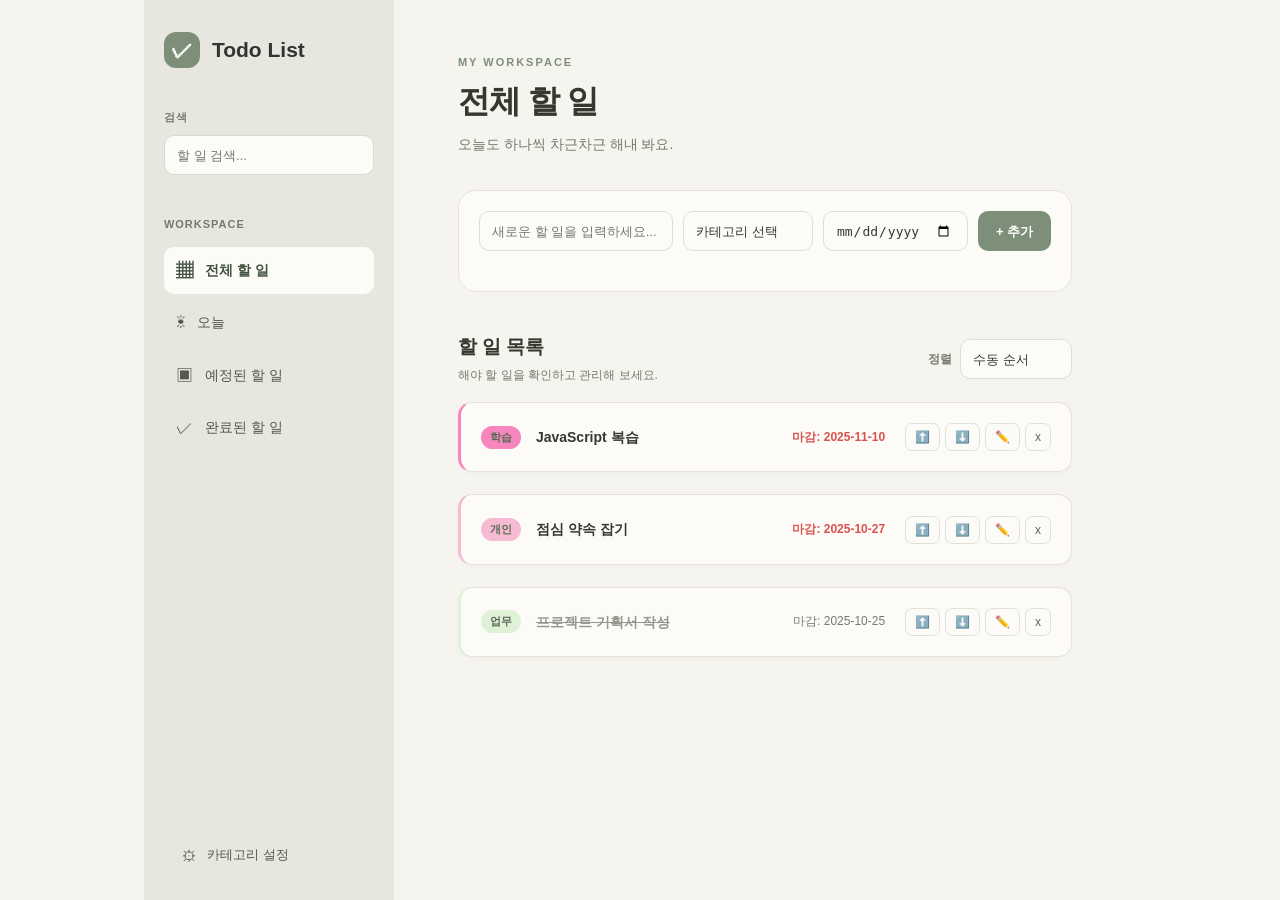
==== index.html @ 191b99ad "feat: improve todo UI, workspace filters, and documentation" ====
<!DOCTYPE html>
<html lang="ko">

<head>
  <meta charset="UTF-8">
  <meta name="viewport" content="width=device-width, initial-scale=1.0">
  <title>Todo List App</title>
  <link rel="stylesheet" href="./styles.css">
  <link rel="shortcut icon" href="./favicon/wx.ico" type="image/x-icon" />
  <link rel="icon" href="./favicon/wx.svg" type="image/svg" />
</head>

<body>
  <div class="app-layout">

    <!-- 왼쪽 사이드바 -->
    <aside class="sidebar">
      <div class="sidebar-brand">
        <span class="brand-icon">✓</span>
        <h1>Todo List</h1>
      </div>

      <div class="sidebar-search">
        <label for="search-input">검색</label>
        <input type="text" id="search-input" class="input-field" placeholder="할 일 검색...">
      </div>

      <nav class="sidebar-nav" aria-label="할 일 메뉴">
        <p class="sidebar-label">WORKSPACE</p>

        <button type="button" class="nav-item active" data-view="all">
          <span>▦</span>
          전체 할 일
        </button>

        <button type="button" class="nav-item" data-view="today">
          <span>☀</span>
          오늘
        </button>

        <button type="button" class="nav-item" data-view="upcoming">
          <span>▣</span>
          예정된 할 일
        </button>
        <button type="button" class="nav-item" data-view="completed">
          <span>✓</span>
          완료된 할 일
        </button>
      </nav>

      <div class="sidebar-bottom">
        <button type="button" id="open-category-settings" class="sidebar-settings" title="카테고리 설정">
          <span>⚙</span>
          카테고리 설정
        </button>
      </div>
    </aside>

    <!-- 오른쪽 메인 영역 -->
    <main class="main-content">
      <header class="main-header">
        <div>
          <p class="page-eyebrow">MY WORKSPACE</p>
          <h2 id="page-title">전체 할 일</h2>
          <p class="page-description">오늘도 하나씩 차근차근 해내 봐요.</p>
        </div>
      </header>

      <!-- 할 일 추가 -->
      <section class="add-task-panel" aria-label="할 일 추가">
        <div class="input-group">
          <input type="text" id="todo-title-input" class="input-field" placeholder="새로운 할 일을 입력하세요..." maxlength="30">

          <select id="category-select" class="input-field"></select>

          <input type="date" id="due-date-input" class="input-field" aria-label="마감일 선택">

          <button type="button" id="add-button" aria-label="할 일 추가">
            + 추가
          </button>
        </div>
      </section>

      <!-- 목록 도구 -->
      <section class="list-toolbar">
        <div>
          <h3>할 일 목록</h3>
          <p>해야 할 일을 확인하고 관리해 보세요.</p>
        </div>

        <div class="sort-section">
          <label for="sort-by">정렬</label>
          <select id="sort-by" class="input-field">
            <option value="manual">수동 순서</option>
            <option value="dueDateAsc">마감일 빠른 순</option>
            <option value="dueDateDesc">마감일 늦은 순</option>
            <option value="category">카테고리 순</option>
            <option value="idDesc">최신 순</option>
          </select>
        </div>
      </section>

      <!-- 기존 JavaScript가 사용하는 목록 -->
      <ul id="todolist-ul" class="todolist"></ul>
    </main>
  </div>

  <!-- 기존 카테고리 관리 모달 -->
  <div id="category-modal-overlay">
    <div class="category-management">
      <button type="button" id="close-category-modal">X</button>
      <h2>⚙️ 카테고리 관리</h2>

      <div class="category-input-group">
        <input type="text" id="new-category-name" class="input-field" placeholder="새 카테고리 이름">

        <input type="color" id="new-category-color" value="#3b82f6" class="input-field" style="width: 50px; padding: 0;"
          aria-label="카테고리 색상">

        <button type="button" id="add-category-button">+ 추가</button>
      </div>

      <div id="category-list-display"></div>
    </div>
  </div>

  <script src="./script.js"></script>
</body>

</html>
---- styles.css ----
/* ====================================================================== */
/* 기본 스타일 초기화 */
/* ====================================================================== */
body {
  font-family: Arial, sans-serif;
  background-color: #F5F4EF;
  color: #35382F;
  margin: 0;
  padding: 20px;
  display: flex;
  justify-content: center;
}


.container {
  width: 100%;
  max-width: 700px;
  background: #FCFBF8;
  padding: 30px;
  border-radius: 12px;
  box-shadow: 0 4px 15px rgba(53, 56, 047, 0.06);
}

/* 🚨 수정: 검색 섹션을 항상 보이도록 변경 (display: none 제거) */
#search-section {
  display: block;
  margin-bottom: 15px;
}

/* ====================================================================== */
/* 헤더 및 버튼 (검색 버튼 제거 반영) */
/* ====================================================================== */

.header-content {
  display: flex;
  justify-content: space-between;
  align-items: center;
  position: relative;
  padding-bottom: 10px;
  border-bottom: 2px solid #eee;
  margin-bottom: 25px;
}

h1 {
  text-align: left;
  color: #333;
  margin: 0;
  font-size: 28px;
  padding-bottom: 0;
  width: auto;
  flex-grow: 1;
  border-bottom: none;
}

/* 🚨 수정: 검색 버튼 숨기기 */
#open-search-input {
  display: none;
}

/* 🚨 검색 및 설정 버튼 컨테이너 스타일 */
.header-controls {
  display: flex;
  gap: 5px;
  flex-shrink: 0;
}

#open-category-settings {
  position: static;
  background: none;
  border: none;
  font-size: 24px;
  cursor: pointer;
  color: #555;
  transition: color 0.2s, transform 0.2s;
  margin-left: 5px;
}

#open-category-settings:hover {
  color: #007bff;
  transform: rotate(15deg);
}

/* 🚨 검색 입력 필드 스타일 */
#search-input {
  width: 100%;
  box-sizing: border-box;
}


/* ====================================================================== */
/* 입력 폼 및 정렬 섹션 (정렬 통일) */
/* ====================================================================== */
.input-group {
  display: flex;
  gap: 10px;
  margin-bottom: 20px;
  flex-wrap: wrap;
  align-items: center;
}

.input-field {
  padding: 10px;
  border: 1px solid #ddd;
  border-radius: 6px;
  font-size: 16px;
  box-sizing: border-box;
  height: 40px;
  background-color: white;
  -webkit-appearance: none;
  -moz-appearance: none;
  appearance: none;
  text-align: left;
}

#todo-title-input {
  flex-grow: 1;
  min-width: 150px;
}

#category-select,
#due-date-input {
  width: 150px;
  flex-shrink: 0;
  padding-right: 15px;
}

#add-button {
  background-color: #5cb85c;
  color: white;
  border: none;
  height: 40px;
  padding: 0 15px;
  border-radius: 6px;
  cursor: pointer;
  font-size: 16px;
  transition: background-color 0.2s;
}

#add-button:hover {
  background-color: #4cae4c;
}

.sort-section {
  display: flex;
  justify-content: flex-end;
  margin-bottom: 15px;
  gap: 10px;
}

.sort-section label {
  font-weight: bold;
  color: #555;
  align-self: center;
}

/* ====================================================================== */
/* Todo 항목 리스트 스타일 */
/* ====================================================================== */
.todolist {
  list-style: none;
  padding: 0;
}

/* 모바일 우선: 세로로 쌓이도록 기본값 설정 */
.todo-item {
  display: flex;
  flex-direction: column;
  align-items: flex-start;
  justify-content: space-between;
  padding: 15px;
  margin-bottom: 10px;
  background-color: #FCFBF8;
  border: 1px solid #DEDED5;
  border-left: 4px solid #7D8F78;
  border-radius: 8px;
  box-shadow: 0 1px 3px rgba(53, 56, 47, 0.04);
  transition: background-color 0.2s, border-color 0.2s;
  cursor: pointer;
}


.done .todo-title {
  text-decoration: line-through;
  color: #aaa;
}

.todo-item:hover {
  background-color: #F2F1EB;
  border-color: #D2D4C9;
}

/* 제목, 카테고리, 마감일 컨테이너 */
.item-details {
  display: flex;
  flex-direction: column;
  align-items: flex-start;
  flex-grow: 1;
  width: 100%;
  margin-bottom: 10px;
}

/* 제목: 줄바꿈 가능하도록 설정 */
.todo-title {
  font-weight: bold;
  font-size: 18px;
  margin-right: 0;
  margin-top: 5px;
  margin-bottom: 5px;
  width: 100%;
  word-break: break-word;
  white-space: normal;
}

.category-tag {
  font-size: 12px;
  font-weight: 600;
  padding: 4px 8px;
  border-radius: 4px;
  color: white;
  margin-right: 0;
  margin-bottom: 5px;
  white-space: nowrap;
}

.due-date {
  font-size: 14px;
  color: #777;
  margin-right: 0;
  white-space: nowrap;
}

/* 버튼 컨테이너 */
.item-controls {
  display: flex;
  gap: 5px;
  flex-shrink: 0;
  width: 100%;
  justify-content: flex-end;
}

.control-button {
  background: none;
  border: none;
  cursor: pointer;
  font-size: 14px;
  padding: 5px;
  transition: color 0.2s;
  color: black;
}

.control-button:hover {
  color: #007bff;
}

/* 제목 편집 입력 필드 스타일 */
.edit-todo-input {
  font-size: 16px;
  padding: 5px 8px;
  margin-right: 15px;
  border: 1px solid #ddd;
  border-radius: 4px;
  flex-grow: 1;
  max-width: 100%;
  box-sizing: border-box;
  font-family: inherit;
  height: 35px;
}

/* ====================================================================== */
/* 카테고리 모달 스타일 */
/* ====================================================================== */
#category-modal-overlay {
  position: fixed;
  top: 0;
  left: 0;
  width: 100%;
  height: 100%;
  background-color: rgba(0, 0, 0, 0.6);
  display: none;
  justify-content: center;
  align-items: center;
  z-index: 1000;
}

.category-management {
  background: white;
  padding: 25px;
  border-radius: 10px;
  width: 90%;
  max-width: 500px;
  box-shadow: 0 5px 20px rgba(0, 0, 0, 0.3);
  position: relative;
  transform: scale(0.9);
  opacity: 0;
  transition: transform 0.3s ease-out, opacity 0.3s ease-out;
}

#category-modal-overlay.active .category-management {
  transform: scale(1);
  opacity: 1;
}

.category-management h2 {
  font-size: 22px;
  font-weight: bold;
  color: #333;
  margin-bottom: 20px;
  padding-bottom: 10px;
  border-bottom: 1px solid #eee;
  text-align: center;
}

#close-category-modal {
  position: absolute;
  top: 10px;
  right: 15px;
  background: none;
  border: none;
  font-size: 24px;
  cursor: pointer;
  color: #aaa;
}

/* 카테고리 관리 폼 스타일 (데스크톱 기본) */
.category-input-group {
  display: flex;
  gap: 10px;
  margin-bottom: 20px;
  align-items: center;
}

#new-category-name {
  flex-grow: 1;
}

#add-category-button {
  background-color: #007bff;
  color: white;
  border: none;
  padding: 8px 12px;
  border-radius: 6px;
  cursor: pointer;
  transition: background-color 0.2s;
  height: 40px;
}

#add-category-button:hover {
  background-color: #0056b3;
}

#category-list-display {
  display: flex;
  flex-wrap: wrap;
  gap: 8px;
  padding: 10px;
  background-color: #f7f7f7;
  border-radius: 6px;
}

.category-chip {
  display: flex;
  align-items: center;
  padding: 4px 8px;
  border-radius: 12px;
  font-size: 13px;
  color: white;
  font-weight: 600;
}

.category-chip button {
  background: none;
  border: none;
  color: white;
  font-size: 14px;
  margin-left: 6px;
  cursor: pointer;
  line-height: 1;
  opacity: 0.8;
  transition: opacity 0.2s;
}

.category-chip button:hover {
  opacity: 1;
}

/* ====================================================================== */
/* 미디어 쿼리: 600px 이하 모바일 화면 최적화 */
/* ====================================================================== */
@media (max-width: 600px) {
  .container {
    padding: 20px 15px;
  }

  /* 1. 할 일 추가 입력 폼 세로 정렬 */
  .input-group {
    flex-direction: column;
    gap: 8px;
    align-items: stretch;
  }

  /* 모든 요소가 100% 너비를 채우도록 */
  #todo-title-input,
  #category-select,
  #due-date-input,
  #add-button {
    width: 100%;
    min-width: unset;
  }

  /* 2. 정렬 옵션 */
  .sort-section {
    justify-content: space-between;
    align-items: center;
    margin-bottom: 10px;
  }

  #sort-by {
    width: 50%;
  }

  /* 3. 카테고리 모달 입력 폼 세로 정렬 */
  .category-management {
    padding: 15px;
    width: 95%;
  }

  .category-input-group {
    flex-direction: column;
    gap: 8px;
    align-items: stretch;
  }

  #new-category-name {
    width: 100%;
    box-sizing: border-box;
  }

  .category-input-group>input[type="color"] {
    width: 100%;
    height: 40px;
    padding: 0;
    box-sizing: border-box;
  }

  #add-category-button {
    width: 100%;
    order: 3;
  }
}


/* ====================================================================== */
/* 미디어 쿼리: 601px 이상 데스크톱/태블릿 */
/* ====================================================================== */
@media (min-width: 601px) {

  /* Todo 항목 가로 배치 (원래대로) */
  .todo-item {
    flex-direction: row;
    align-items: center;
  }

  /* 상세 정보 가로 배치 (원래대로) */
  .item-details {
    flex-direction: row;
    align-items: center;
    margin-bottom: 0;
  }

  /* 제목 */
  .todo-title {
    margin-right: 20px;
    width: auto;
    flex-grow: 1;
  }

  /* 카테고리 및 마감일 */
  .category-tag {
    margin-right: 15px;
    margin-bottom: 0;
  }

  .due-date {
    margin-right: 20px;
    flex-shrink: 0;
  }

  /* 버튼 */
  .item-controls {
    width: auto;
    justify-content: flex-start;
  }

  /* 편집 모드 입력 필드 */
  .edit-todo-input {
    max-width: 60%;
  }
}

/* ===== 새로운 Todo List 레이아웃 ===== */

* {
  box-sizing: border-box;
}

body {
  margin: 0;
  padding: 0;
  font-family: Arial, "Malgun Gothic", sans-serif;
  color: #35382F;
  background-color: #F5F4EF;
}

.app-layout {
  display: flex;
  min-height: 100vh;
}

/* 왼쪽 사이드바 */
.sidebar {
  width: 250px;
  min-width: 250px;
  min-height: 100vh;
  padding: 32px 20px 24px;
  display: flex;
  flex-direction: column;
  background-color: #E7E7DF;
}

.sidebar-brand {
  display: flex;
  align-items: center;
  gap: 12px;
  margin-bottom: 42px;
}

.brand-icon {
  display: flex;
  align-items: center;
  justify-content: center;
  width: 36px;
  height: 36px;
  border-radius: 12px;
  color: #FFFFFF;
  background-color: #7D8F78;
  font-size: 22px;
  font-weight: bold;
}

.sidebar-brand h1 {
  margin: 0;
  font-size: 21px;
  font-weight: 700;
}

.sidebar-search {
  margin-bottom: 32px;
}

.sidebar-search label,
.sidebar-label {
  display: block;
  margin-bottom: 10px;
  color: #77796F;
  font-size: 11px;
  font-weight: bold;
  letter-spacing: 1px;
}

.sidebar-search input {
  width: 100%;
  padding: 11px 12px;
  border: 1px solid #D8D9CF;
  border-radius: 10px;
  background-color: #FCFBF8;
  font-size: 13px;
}

.sidebar-nav {
  display: flex;
  flex-direction: column;
  gap: 7px;
}

.nav-item,
.sidebar-settings {
  width: 100%;
  padding: 12px;
  display: flex;
  align-items: center;
  gap: 12px;
  border: none;
  border-radius: 10px;
  color: #55584F;
  background: transparent;
  text-align: left;
  font-size: 14px;
  cursor: pointer;
}

.nav-item span,
.sidebar-settings span {
  font-size: 17px;
}

.nav-item:hover,
.sidebar-settings:hover {
  background-color: #F5F4EF;
}

.nav-item.active {
  color: #42523F;
  background-color: #FCFBF8;
  font-weight: bold;
}

.sidebar-bottom {
  margin-top: auto;
  padding-top: 30px;
}

/* 오른쪽 메인 영역 */
.main-content {
  flex: 1;
  min-width: 0;
  max-width: 1200px;
  margin: 0 auto;
  padding: 56px clamp(24px, 5vw, 72px);
}

.main-header {
  margin-bottom: 36px;
}

.page-eyebrow {
  margin: 0 0 12px;
  color: #7D8F78;
  font-size: 11px;
  font-weight: bold;
  letter-spacing: 2px;
}

.page-title,
.main-header h2 {
  margin: 0;
  font-size: 32px;
  letter-spacing: -1px;
}

.page-description {
  margin: 12px 0 0;
  color: #77796F;
  font-size: 14px;
}

/* 할 일 추가 영역 */
.add-task-panel {
  margin-bottom: 42px;
  padding: 20px;
  border: 1px solid #E5E3DA;
  border-radius: 18px;
  background-color: #FCFBF8;
}

.input-group {
  display: flex;
  align-items: center;
  gap: 10px;
}

.input-field {
  min-width: 0;
  padding: 12px;
  border: 1px solid #DEDED5;
  border-radius: 10px;
  color: #35382F;
  background-color: #FCFBF8;
  font-size: 13px;
  outline: none;
}

.input-field:focus,
.sidebar-search input:focus {
  border-color: #7D8F78;
  box-shadow: 0 0 0 3px rgba(125, 143, 120, 0.13);
}

#todo-title-input {
  flex: 1;
}

#category-select {
  width: 130px;
}

#due-date-input {
  width: 145px;
}

#add-button {
  padding: 12px 18px;
  border: none;
  border-radius: 10px;
  color: #FFFFFF;
  background-color: #7D8F78;
  font-size: 13px;
  font-weight: bold;
  white-space: nowrap;
  cursor: pointer;
}

#add-button:hover {
  background-color: #687B63;
}

/* 목록 제목과 정렬 */
.list-toolbar {
  display: flex;
  align-items: center;
  justify-content: space-between;
  gap: 16px;
  margin-bottom: 18px;
}

.list-toolbar h3 {
  margin: 0;
  font-size: 19px;
}

.list-toolbar p {
  margin: 7px 0 0;
  color: #77796F;
  font-size: 12px;
}

.sort-section {
  display: flex;
  align-items: center;
  gap: 8px;
  margin: 0;
}

.sort-section label {
  color: #77796F;
  font-size: 12px;
}

#sort-by {
  max-width: 170px;
}

/* 할 일 카드 */
.todolist {
  display: flex;
  flex-direction: column;
  gap: 12px;
  margin: 0;
  padding: 0;
  list-style: none;
}

.todo-item {
  padding: 18px 20px;
  border: 1px solid #E5E3DA;
  border-left: 3px solid #B8C3B2;
  border-radius: 14px;
  background-color: #FCFBF8;
  box-shadow: 0 2px 6px rgba(53, 56, 47, 0.025);
  transition: border-color 0.2s, transform 0.2s, box-shadow 0.2s;
}

.todo-item:hover {
  border-color: #C8D0C2;
  box-shadow: 0 5px 14px rgba(53, 56, 47, 0.06);
  transform: translateY(-1px);
}

.todo-title {
  color: #35382F;
  font-size: 14px;
  line-height: 1.6;
}

.done .todo-title {
  color: #96988F;
  text-decoration: line-through;
}

.category-tag {
  padding: 4px 9px;
  border-radius: 20px;
  background-color: #E8EDE5;
  color: #596B54;
  font-size: 11px;
}

.due-date {
  color: #77796F;
  font-size: 12px;
}

.control-button {
  padding: 6px 9px;
  border: 1px solid #E2E1D8;
  border-radius: 7px;
  color: #62645B;
  background-color: #FCFBF8;
  font-size: 12px;
  cursor: pointer;
}

.control-button:hover {
  border-color: #AAB7A4;
  background-color: #F0F1E9;
}

/* 카테고리 관리 모달 */
#category-modal-overlay {
  background-color: rgba(45, 47, 40, 0.35);
}

.category-management {
  border: 1px solid #E5E3DA;
  border-radius: 18px;
  background-color: #FCFBF8;
  box-shadow: 0 18px 50px rgba(0, 0, 0, 0.12);
}

#close-category-modal {
  border: none;
  border-radius: 8px;
  color: #62645B;
  background-color: #F0EFE8;
  cursor: pointer;
}

#add-category-button {
  padding: 10px 14px;
  border: none;
  border-radius: 9px;
  color: #FFFFFF;
  background-color: #7D8F78;
  cursor: pointer;
}

.category-chip {
  border-radius: 20px;
}

/* 작은 화면 대응 */
@media (max-width: 760px) {
  .sidebar {
    width: 190px;
    min-width: 190px;
    padding: 24px 12px;
  }

  .main-content {
    padding: 36px 20px;
  }

  .input-group {
    flex-wrap: wrap;
  }

  #todo-title-input {
    flex-basis: 100%;
  }

  #category-select,
  #due-date-input {
    flex: 1;
    width: auto;
  }
}

@media (max-width: 520px) {
  .app-layout {
    flex-direction: column;
  }

  .sidebar {
    width: 100%;
    min-width: 0;
    min-height: auto;
    padding: 18px;
  }

  .sidebar-brand {
    margin-bottom: 20px;
  }

  .sidebar-search {
    margin-bottom: 18px;
  }

  .sidebar-nav {
    flex-direction: row;
    flex-wrap: wrap;
  }

  .nav-item {
    width: auto;
    flex: 1;
    justify-content: center;
    padding: 10px 8px;
    font-size: 12px;
  }

  .sidebar-bottom {
    padding-top: 12px;
  }

  .main-content {
    padding: 28px 16px;
  }

  .main-header h2 {
    font-size: 27px;
  }

  .list-toolbar {
    align-items: flex-start;
    flex-direction: column;
  }

  .todo-item {
    padding: 15px;
  }
}

/* 카테고리 설정 버튼 스타일 통일 */
.sidebar-settings {
  min-height: 42px;
  padding: 10px 12px;
  border: 1px solid transparent;
  border-radius: 10px;
  color: #55584F;
  background-color: transparent;
  font-family: inherit;
  font-size: 13px;
  font-weight: 500;
  line-height: 1.4;
  transition: background-color 0.2s, color 0.2s, border-color 0.2s;
}

.sidebar-settings:hover {
  border-color: #D8D9CF;
  color: #42523F;
  background-color: #F5F4EF;
}

.sidebar-settings:focus-visible {
  outline: 2px solid #7D8F78;
  outline-offset: 2px;
}

.sidebar-settings span {
  flex-shrink: 0;
  font-size: 15px;
  line-height: 1;
}

/* 카테고리 관리 모달 제목에만 적용 */
.category-management h2 {
  font-size: 20px;
  line-height: 1.5;
}

/* 모달 내부 버튼과 입력창 */
.category-management button,
.category-management input {
  font-family: inherit;
  font-size: 13px;
}

#close-category-modal {
  font-size: 14px;
  line-height: 1;
}

#add-category-button {
  font-size: 13px;
  font-weight: 600;
}

/* ===== 카테고리 모달 디자인 통일 ===== */

.category-management {
  padding: 28px;
  border: 1px solid #E5E3DA;
  border-radius: 20px;
  background: #FCFBF8;
  box-shadow: 0 18px 50px rgba(53, 56, 47, 0.14);
}

.category-management h2 {
  margin: 0 0 22px;
  padding-bottom: 16px;
  border-bottom: 1px solid #E5E3DA;
  color: #35382F;
  font-size: 20px;
  text-align: center;
}

#close-category-modal {
  top: 14px;
  right: 14px;
  width: 30px;
  height: 30px;
  border-radius: 50%;
  color: #62645B;
  background: #F0EFE8;
  font-size: 15px;
}

#close-category-modal:hover {
  color: #35382F;
  background: #E7E7DF;
}

.category-input-group {
  gap: 10px;
  margin-bottom: 20px;
}

#new-category-name {
  min-width: 0;
  height: 42px;
  border: 1px solid #DEDED5;
  border-radius: 10px;
  background: #FFFFFF;
  font-size: 13px;
}

.category-input-group input[type="color"] {
  width: 48px;
  height: 42px;
  padding: 4px;
  border: 1px solid #DEDED5;
  border-radius: 10px;
  background: #FFFFFF;
  cursor: pointer;
}

#add-category-button {
  height: 42px;
  padding: 0 16px;
  border-radius: 10px;
  background: #7D8F78;
  font-size: 13px;
  white-space: nowrap;
}

#add-category-button:hover {
  background: #687B63;
}

#category-list-display {
  gap: 10px;
  padding: 14px;
  border: 1px solid #E8E6DE;
  border-radius: 12px;
  background: #F5F4EF;
}

.category-chip {
  gap: 6px;
  padding: 6px 10px;
  border-radius: 20px;
  font-size: 12px;
}

.category-chip button {
  margin-left: 4px;
  font-size: 13px;
}

/* 사이드바 카테고리 설정 버튼 최종 수정 */
.sidebar .sidebar-bottom button#open-category-settings {
  display: flex;
  align-items: center;
  justify-content: flex-start;
  gap: 10px;
  width: 100%;
  min-height: 42px;
  padding: 10px 12px;

  font-family: Arial, "Malgun Gothic", sans-serif !important;
  font-size: 13px !important;
  font-weight: 500 !important;
  line-height: 1.4 !important;

  color: #55584F;
  background-color: transparent;
  border: 1px solid transparent;
  border-radius: 10px;
  box-shadow: none;
  transform: none;
  text-align: left;
  white-space: nowrap;
  cursor: pointer;
}

.sidebar .sidebar-bottom button#open-category-settings:hover {
  color: #42523F;
  background-color: #F5F4EF;
  border-color: #D8D9CF;
}

.sidebar .sidebar-bottom button#open-category-settings span {
  font-size: 15px !important;
  line-height: 1 !important;
  flex-shrink: 0;
}
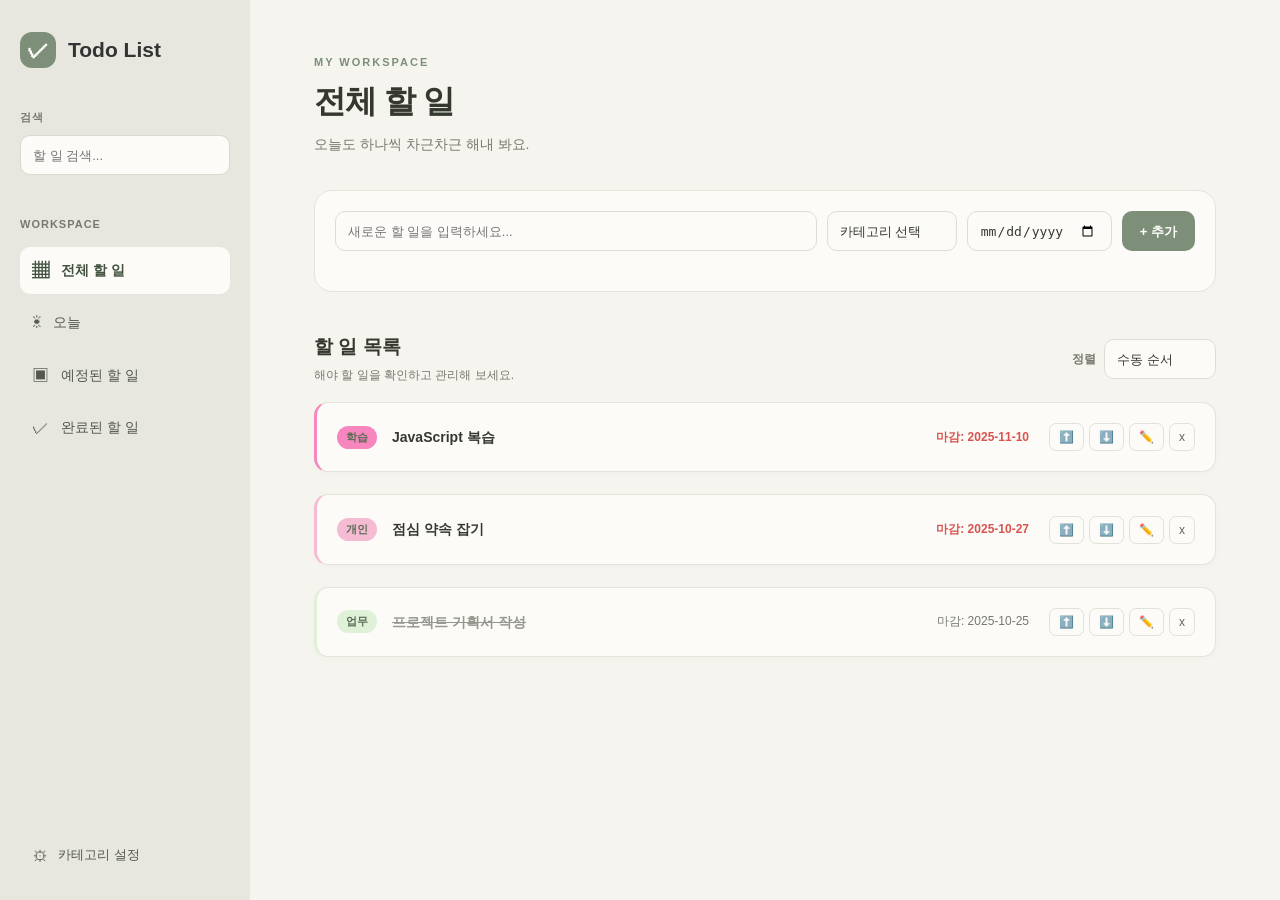
==== commit a005beec: "fix: bust CSS cache for mobile layout" ====
--- a/index.html
+++ b/index.html
@@ -5,7 +5,7 @@
   <meta charset="UTF-8">
   <meta name="viewport" content="width=device-width, initial-scale=1.0">
   <title>Todo List App</title>
-  <link rel="stylesheet" href="./styles.css">
+  <link rel="stylesheet" href="./styles.css?v=20261013-mobile">
   <link rel="shortcut icon" href="./favicon/wx.ico" type="image/x-icon" />
   <link rel="icon" href="./favicon/wx.svg" type="image/svg" />
 </head>
--- a/styles.css
+++ b/styles.css
@@ -1,44 +1,26 @@
-/* ====================================================================== */
-/* 기본 스타일 초기화 */
-/* ====================================================================== */
+/*
+ * Todo List · styles.css
+ *
+ * 현재 UI 기준으로 중복된 선택자와 속성을 통합한 정리본입니다.
+ * - 기존 사이드바 · 카드 · 모달 디자인 유지
+ * - 데스크톱/태블릿/모바일 반응형 유지
+ * - 삭제한 코드: 사용하지 않는 과거 레이아웃 선택자
+ * - JavaScript, HTML, 저장된 할 일 데이터에는 영향을 주지 않습니다.
+ */
+
+/* ===== 01. 공통 초기화 ===== */
+* {
+  box-sizing: border-box;
+}
+
 body {
-  font-family: Arial, sans-serif;
+  display: flex;
+  justify-content: center;
+  margin: 0;
+  padding: 0;
+  font-family: Arial, "Malgun Gothic", sans-serif;
+  color: #35382F;
   background-color: #F5F4EF;
-  color: #35382F;
-  margin: 0;
-  padding: 20px;
-  display: flex;
-  justify-content: center;
-}
-
-
-.container {
-  width: 100%;
-  max-width: 700px;
-  background: #FCFBF8;
-  padding: 30px;
-  border-radius: 12px;
-  box-shadow: 0 4px 15px rgba(53, 56, 047, 0.06);
-}
-
-/* 🚨 수정: 검색 섹션을 항상 보이도록 변경 (display: none 제거) */
-#search-section {
-  display: block;
-  margin-bottom: 15px;
-}
-
-/* ====================================================================== */
-/* 헤더 및 버튼 (검색 버튼 제거 반영) */
-/* ====================================================================== */
-
-.header-content {
-  display: flex;
-  justify-content: space-between;
-  align-items: center;
-  position: relative;
-  padding-bottom: 10px;
-  border-bottom: 2px solid #eee;
-  margin-bottom: 25px;
 }
 
 h1 {
@@ -52,471 +34,13 @@
   border-bottom: none;
 }
 
-/* 🚨 수정: 검색 버튼 숨기기 */
-#open-search-input {
-  display: none;
-}
-
-/* 🚨 검색 및 설정 버튼 컨테이너 스타일 */
-.header-controls {
-  display: flex;
-  gap: 5px;
-  flex-shrink: 0;
-}
-
-#open-category-settings {
-  position: static;
-  background: none;
-  border: none;
-  font-size: 24px;
-  cursor: pointer;
-  color: #555;
-  transition: color 0.2s, transform 0.2s;
-  margin-left: 5px;
-}
-
-#open-category-settings:hover {
-  color: #007bff;
-  transform: rotate(15deg);
-}
-
-/* 🚨 검색 입력 필드 스타일 */
-#search-input {
+/* ===== 02. 왼쪽 사이드바 ===== */
+.app-layout {
+  display: flex;
   width: 100%;
-  box-sizing: border-box;
-}
-
-
-/* ====================================================================== */
-/* 입력 폼 및 정렬 섹션 (정렬 통일) */
-/* ====================================================================== */
-.input-group {
-  display: flex;
-  gap: 10px;
-  margin-bottom: 20px;
-  flex-wrap: wrap;
-  align-items: center;
-}
-
-.input-field {
-  padding: 10px;
-  border: 1px solid #ddd;
-  border-radius: 6px;
-  font-size: 16px;
-  box-sizing: border-box;
-  height: 40px;
-  background-color: white;
-  -webkit-appearance: none;
-  -moz-appearance: none;
-  appearance: none;
-  text-align: left;
-}
-
-#todo-title-input {
-  flex-grow: 1;
-  min-width: 150px;
-}
-
-#category-select,
-#due-date-input {
-  width: 150px;
-  flex-shrink: 0;
-  padding-right: 15px;
-}
-
-#add-button {
-  background-color: #5cb85c;
-  color: white;
-  border: none;
-  height: 40px;
-  padding: 0 15px;
-  border-radius: 6px;
-  cursor: pointer;
-  font-size: 16px;
-  transition: background-color 0.2s;
-}
-
-#add-button:hover {
-  background-color: #4cae4c;
-}
-
-.sort-section {
-  display: flex;
-  justify-content: flex-end;
-  margin-bottom: 15px;
-  gap: 10px;
-}
-
-.sort-section label {
-  font-weight: bold;
-  color: #555;
-  align-self: center;
-}
-
-/* ====================================================================== */
-/* Todo 항목 리스트 스타일 */
-/* ====================================================================== */
-.todolist {
-  list-style: none;
-  padding: 0;
-}
-
-/* 모바일 우선: 세로로 쌓이도록 기본값 설정 */
-.todo-item {
-  display: flex;
-  flex-direction: column;
-  align-items: flex-start;
-  justify-content: space-between;
-  padding: 15px;
-  margin-bottom: 10px;
-  background-color: #FCFBF8;
-  border: 1px solid #DEDED5;
-  border-left: 4px solid #7D8F78;
-  border-radius: 8px;
-  box-shadow: 0 1px 3px rgba(53, 56, 47, 0.04);
-  transition: background-color 0.2s, border-color 0.2s;
-  cursor: pointer;
-}
-
-
-.done .todo-title {
-  text-decoration: line-through;
-  color: #aaa;
-}
-
-.todo-item:hover {
-  background-color: #F2F1EB;
-  border-color: #D2D4C9;
-}
-
-/* 제목, 카테고리, 마감일 컨테이너 */
-.item-details {
-  display: flex;
-  flex-direction: column;
-  align-items: flex-start;
-  flex-grow: 1;
-  width: 100%;
-  margin-bottom: 10px;
-}
-
-/* 제목: 줄바꿈 가능하도록 설정 */
-.todo-title {
-  font-weight: bold;
-  font-size: 18px;
-  margin-right: 0;
-  margin-top: 5px;
-  margin-bottom: 5px;
-  width: 100%;
-  word-break: break-word;
-  white-space: normal;
-}
-
-.category-tag {
-  font-size: 12px;
-  font-weight: 600;
-  padding: 4px 8px;
-  border-radius: 4px;
-  color: white;
-  margin-right: 0;
-  margin-bottom: 5px;
-  white-space: nowrap;
-}
-
-.due-date {
-  font-size: 14px;
-  color: #777;
-  margin-right: 0;
-  white-space: nowrap;
-}
-
-/* 버튼 컨테이너 */
-.item-controls {
-  display: flex;
-  gap: 5px;
-  flex-shrink: 0;
-  width: 100%;
-  justify-content: flex-end;
-}
-
-.control-button {
-  background: none;
-  border: none;
-  cursor: pointer;
-  font-size: 14px;
-  padding: 5px;
-  transition: color 0.2s;
-  color: black;
-}
-
-.control-button:hover {
-  color: #007bff;
-}
-
-/* 제목 편집 입력 필드 스타일 */
-.edit-todo-input {
-  font-size: 16px;
-  padding: 5px 8px;
-  margin-right: 15px;
-  border: 1px solid #ddd;
-  border-radius: 4px;
-  flex-grow: 1;
-  max-width: 100%;
-  box-sizing: border-box;
-  font-family: inherit;
-  height: 35px;
-}
-
-/* ====================================================================== */
-/* 카테고리 모달 스타일 */
-/* ====================================================================== */
-#category-modal-overlay {
-  position: fixed;
-  top: 0;
-  left: 0;
-  width: 100%;
-  height: 100%;
-  background-color: rgba(0, 0, 0, 0.6);
-  display: none;
-  justify-content: center;
-  align-items: center;
-  z-index: 1000;
-}
-
-.category-management {
-  background: white;
-  padding: 25px;
-  border-radius: 10px;
-  width: 90%;
-  max-width: 500px;
-  box-shadow: 0 5px 20px rgba(0, 0, 0, 0.3);
-  position: relative;
-  transform: scale(0.9);
-  opacity: 0;
-  transition: transform 0.3s ease-out, opacity 0.3s ease-out;
-}
-
-#category-modal-overlay.active .category-management {
-  transform: scale(1);
-  opacity: 1;
-}
-
-.category-management h2 {
-  font-size: 22px;
-  font-weight: bold;
-  color: #333;
-  margin-bottom: 20px;
-  padding-bottom: 10px;
-  border-bottom: 1px solid #eee;
-  text-align: center;
-}
-
-#close-category-modal {
-  position: absolute;
-  top: 10px;
-  right: 15px;
-  background: none;
-  border: none;
-  font-size: 24px;
-  cursor: pointer;
-  color: #aaa;
-}
-
-/* 카테고리 관리 폼 스타일 (데스크톱 기본) */
-.category-input-group {
-  display: flex;
-  gap: 10px;
-  margin-bottom: 20px;
-  align-items: center;
-}
-
-#new-category-name {
-  flex-grow: 1;
-}
-
-#add-category-button {
-  background-color: #007bff;
-  color: white;
-  border: none;
-  padding: 8px 12px;
-  border-radius: 6px;
-  cursor: pointer;
-  transition: background-color 0.2s;
-  height: 40px;
-}
-
-#add-category-button:hover {
-  background-color: #0056b3;
-}
-
-#category-list-display {
-  display: flex;
-  flex-wrap: wrap;
-  gap: 8px;
-  padding: 10px;
-  background-color: #f7f7f7;
-  border-radius: 6px;
-}
-
-.category-chip {
-  display: flex;
-  align-items: center;
-  padding: 4px 8px;
-  border-radius: 12px;
-  font-size: 13px;
-  color: white;
-  font-weight: 600;
-}
-
-.category-chip button {
-  background: none;
-  border: none;
-  color: white;
-  font-size: 14px;
-  margin-left: 6px;
-  cursor: pointer;
-  line-height: 1;
-  opacity: 0.8;
-  transition: opacity 0.2s;
-}
-
-.category-chip button:hover {
-  opacity: 1;
-}
-
-/* ====================================================================== */
-/* 미디어 쿼리: 600px 이하 모바일 화면 최적화 */
-/* ====================================================================== */
-@media (max-width: 600px) {
-  .container {
-    padding: 20px 15px;
-  }
-
-  /* 1. 할 일 추가 입력 폼 세로 정렬 */
-  .input-group {
-    flex-direction: column;
-    gap: 8px;
-    align-items: stretch;
-  }
-
-  /* 모든 요소가 100% 너비를 채우도록 */
-  #todo-title-input,
-  #category-select,
-  #due-date-input,
-  #add-button {
-    width: 100%;
-    min-width: unset;
-  }
-
-  /* 2. 정렬 옵션 */
-  .sort-section {
-    justify-content: space-between;
-    align-items: center;
-    margin-bottom: 10px;
-  }
-
-  #sort-by {
-    width: 50%;
-  }
-
-  /* 3. 카테고리 모달 입력 폼 세로 정렬 */
-  .category-management {
-    padding: 15px;
-    width: 95%;
-  }
-
-  .category-input-group {
-    flex-direction: column;
-    gap: 8px;
-    align-items: stretch;
-  }
-
-  #new-category-name {
-    width: 100%;
-    box-sizing: border-box;
-  }
-
-  .category-input-group>input[type="color"] {
-    width: 100%;
-    height: 40px;
-    padding: 0;
-    box-sizing: border-box;
-  }
-
-  #add-category-button {
-    width: 100%;
-    order: 3;
-  }
-}
-
-
-/* ====================================================================== */
-/* 미디어 쿼리: 601px 이상 데스크톱/태블릿 */
-/* ====================================================================== */
-@media (min-width: 601px) {
-
-  /* Todo 항목 가로 배치 (원래대로) */
-  .todo-item {
-    flex-direction: row;
-    align-items: center;
-  }
-
-  /* 상세 정보 가로 배치 (원래대로) */
-  .item-details {
-    flex-direction: row;
-    align-items: center;
-    margin-bottom: 0;
-  }
-
-  /* 제목 */
-  .todo-title {
-    margin-right: 20px;
-    width: auto;
-    flex-grow: 1;
-  }
-
-  /* 카테고리 및 마감일 */
-  .category-tag {
-    margin-right: 15px;
-    margin-bottom: 0;
-  }
-
-  .due-date {
-    margin-right: 20px;
-    flex-shrink: 0;
-  }
-
-  /* 버튼 */
-  .item-controls {
-    width: auto;
-    justify-content: flex-start;
-  }
-
-  /* 편집 모드 입력 필드 */
-  .edit-todo-input {
-    max-width: 60%;
-  }
-}
-
-/* ===== 새로운 Todo List 레이아웃 ===== */
-
-* {
-  box-sizing: border-box;
-}
-
-body {
-  margin: 0;
-  padding: 0;
-  font-family: Arial, "Malgun Gothic", sans-serif;
-  color: #35382F;
-  background-color: #F5F4EF;
-}
-
-.app-layout {
-  display: flex;
   min-height: 100vh;
 }
 
-/* 왼쪽 사이드바 */
 .sidebar {
   width: 250px;
   min-width: 250px;
@@ -576,6 +100,11 @@
   font-size: 13px;
 }
 
+#search-input {
+  width: 100%;
+  box-sizing: border-box;
+}
+
 .sidebar-nav {
   display: flex;
   flex-direction: column;
@@ -619,317 +148,6 @@
   padding-top: 30px;
 }
 
-/* 오른쪽 메인 영역 */
-.main-content {
-  flex: 1;
-  min-width: 0;
-  max-width: 1200px;
-  margin: 0 auto;
-  padding: 56px clamp(24px, 5vw, 72px);
-}
-
-.main-header {
-  margin-bottom: 36px;
-}
-
-.page-eyebrow {
-  margin: 0 0 12px;
-  color: #7D8F78;
-  font-size: 11px;
-  font-weight: bold;
-  letter-spacing: 2px;
-}
-
-.page-title,
-.main-header h2 {
-  margin: 0;
-  font-size: 32px;
-  letter-spacing: -1px;
-}
-
-.page-description {
-  margin: 12px 0 0;
-  color: #77796F;
-  font-size: 14px;
-}
-
-/* 할 일 추가 영역 */
-.add-task-panel {
-  margin-bottom: 42px;
-  padding: 20px;
-  border: 1px solid #E5E3DA;
-  border-radius: 18px;
-  background-color: #FCFBF8;
-}
-
-.input-group {
-  display: flex;
-  align-items: center;
-  gap: 10px;
-}
-
-.input-field {
-  min-width: 0;
-  padding: 12px;
-  border: 1px solid #DEDED5;
-  border-radius: 10px;
-  color: #35382F;
-  background-color: #FCFBF8;
-  font-size: 13px;
-  outline: none;
-}
-
-.input-field:focus,
-.sidebar-search input:focus {
-  border-color: #7D8F78;
-  box-shadow: 0 0 0 3px rgba(125, 143, 120, 0.13);
-}
-
-#todo-title-input {
-  flex: 1;
-}
-
-#category-select {
-  width: 130px;
-}
-
-#due-date-input {
-  width: 145px;
-}
-
-#add-button {
-  padding: 12px 18px;
-  border: none;
-  border-radius: 10px;
-  color: #FFFFFF;
-  background-color: #7D8F78;
-  font-size: 13px;
-  font-weight: bold;
-  white-space: nowrap;
-  cursor: pointer;
-}
-
-#add-button:hover {
-  background-color: #687B63;
-}
-
-/* 목록 제목과 정렬 */
-.list-toolbar {
-  display: flex;
-  align-items: center;
-  justify-content: space-between;
-  gap: 16px;
-  margin-bottom: 18px;
-}
-
-.list-toolbar h3 {
-  margin: 0;
-  font-size: 19px;
-}
-
-.list-toolbar p {
-  margin: 7px 0 0;
-  color: #77796F;
-  font-size: 12px;
-}
-
-.sort-section {
-  display: flex;
-  align-items: center;
-  gap: 8px;
-  margin: 0;
-}
-
-.sort-section label {
-  color: #77796F;
-  font-size: 12px;
-}
-
-#sort-by {
-  max-width: 170px;
-}
-
-/* 할 일 카드 */
-.todolist {
-  display: flex;
-  flex-direction: column;
-  gap: 12px;
-  margin: 0;
-  padding: 0;
-  list-style: none;
-}
-
-.todo-item {
-  padding: 18px 20px;
-  border: 1px solid #E5E3DA;
-  border-left: 3px solid #B8C3B2;
-  border-radius: 14px;
-  background-color: #FCFBF8;
-  box-shadow: 0 2px 6px rgba(53, 56, 47, 0.025);
-  transition: border-color 0.2s, transform 0.2s, box-shadow 0.2s;
-}
-
-.todo-item:hover {
-  border-color: #C8D0C2;
-  box-shadow: 0 5px 14px rgba(53, 56, 47, 0.06);
-  transform: translateY(-1px);
-}
-
-.todo-title {
-  color: #35382F;
-  font-size: 14px;
-  line-height: 1.6;
-}
-
-.done .todo-title {
-  color: #96988F;
-  text-decoration: line-through;
-}
-
-.category-tag {
-  padding: 4px 9px;
-  border-radius: 20px;
-  background-color: #E8EDE5;
-  color: #596B54;
-  font-size: 11px;
-}
-
-.due-date {
-  color: #77796F;
-  font-size: 12px;
-}
-
-.control-button {
-  padding: 6px 9px;
-  border: 1px solid #E2E1D8;
-  border-radius: 7px;
-  color: #62645B;
-  background-color: #FCFBF8;
-  font-size: 12px;
-  cursor: pointer;
-}
-
-.control-button:hover {
-  border-color: #AAB7A4;
-  background-color: #F0F1E9;
-}
-
-/* 카테고리 관리 모달 */
-#category-modal-overlay {
-  background-color: rgba(45, 47, 40, 0.35);
-}
-
-.category-management {
-  border: 1px solid #E5E3DA;
-  border-radius: 18px;
-  background-color: #FCFBF8;
-  box-shadow: 0 18px 50px rgba(0, 0, 0, 0.12);
-}
-
-#close-category-modal {
-  border: none;
-  border-radius: 8px;
-  color: #62645B;
-  background-color: #F0EFE8;
-  cursor: pointer;
-}
-
-#add-category-button {
-  padding: 10px 14px;
-  border: none;
-  border-radius: 9px;
-  color: #FFFFFF;
-  background-color: #7D8F78;
-  cursor: pointer;
-}
-
-.category-chip {
-  border-radius: 20px;
-}
-
-/* 작은 화면 대응 */
-@media (max-width: 760px) {
-  .sidebar {
-    width: 190px;
-    min-width: 190px;
-    padding: 24px 12px;
-  }
-
-  .main-content {
-    padding: 36px 20px;
-  }
-
-  .input-group {
-    flex-wrap: wrap;
-  }
-
-  #todo-title-input {
-    flex-basis: 100%;
-  }
-
-  #category-select,
-  #due-date-input {
-    flex: 1;
-    width: auto;
-  }
-}
-
-@media (max-width: 520px) {
-  .app-layout {
-    flex-direction: column;
-  }
-
-  .sidebar {
-    width: 100%;
-    min-width: 0;
-    min-height: auto;
-    padding: 18px;
-  }
-
-  .sidebar-brand {
-    margin-bottom: 20px;
-  }
-
-  .sidebar-search {
-    margin-bottom: 18px;
-  }
-
-  .sidebar-nav {
-    flex-direction: row;
-    flex-wrap: wrap;
-  }
-
-  .nav-item {
-    width: auto;
-    flex: 1;
-    justify-content: center;
-    padding: 10px 8px;
-    font-size: 12px;
-  }
-
-  .sidebar-bottom {
-    padding-top: 12px;
-  }
-
-  .main-content {
-    padding: 28px 16px;
-  }
-
-  .main-header h2 {
-    font-size: 27px;
-  }
-
-  .list-toolbar {
-    align-items: flex-start;
-    flex-direction: column;
-  }
-
-  .todo-item {
-    padding: 15px;
-  }
-}
-
-/* 카테고리 설정 버튼 스타일 통일 */
 .sidebar-settings {
   min-height: 42px;
   padding: 10px 12px;
@@ -961,122 +179,6 @@
   line-height: 1;
 }
 
-/* 카테고리 관리 모달 제목에만 적용 */
-.category-management h2 {
-  font-size: 20px;
-  line-height: 1.5;
-}
-
-/* 모달 내부 버튼과 입력창 */
-.category-management button,
-.category-management input {
-  font-family: inherit;
-  font-size: 13px;
-}
-
-#close-category-modal {
-  font-size: 14px;
-  line-height: 1;
-}
-
-#add-category-button {
-  font-size: 13px;
-  font-weight: 600;
-}
-
-/* ===== 카테고리 모달 디자인 통일 ===== */
-
-.category-management {
-  padding: 28px;
-  border: 1px solid #E5E3DA;
-  border-radius: 20px;
-  background: #FCFBF8;
-  box-shadow: 0 18px 50px rgba(53, 56, 47, 0.14);
-}
-
-.category-management h2 {
-  margin: 0 0 22px;
-  padding-bottom: 16px;
-  border-bottom: 1px solid #E5E3DA;
-  color: #35382F;
-  font-size: 20px;
-  text-align: center;
-}
-
-#close-category-modal {
-  top: 14px;
-  right: 14px;
-  width: 30px;
-  height: 30px;
-  border-radius: 50%;
-  color: #62645B;
-  background: #F0EFE8;
-  font-size: 15px;
-}
-
-#close-category-modal:hover {
-  color: #35382F;
-  background: #E7E7DF;
-}
-
-.category-input-group {
-  gap: 10px;
-  margin-bottom: 20px;
-}
-
-#new-category-name {
-  min-width: 0;
-  height: 42px;
-  border: 1px solid #DEDED5;
-  border-radius: 10px;
-  background: #FFFFFF;
-  font-size: 13px;
-}
-
-.category-input-group input[type="color"] {
-  width: 48px;
-  height: 42px;
-  padding: 4px;
-  border: 1px solid #DEDED5;
-  border-radius: 10px;
-  background: #FFFFFF;
-  cursor: pointer;
-}
-
-#add-category-button {
-  height: 42px;
-  padding: 0 16px;
-  border-radius: 10px;
-  background: #7D8F78;
-  font-size: 13px;
-  white-space: nowrap;
-}
-
-#add-category-button:hover {
-  background: #687B63;
-}
-
-#category-list-display {
-  gap: 10px;
-  padding: 14px;
-  border: 1px solid #E8E6DE;
-  border-radius: 12px;
-  background: #F5F4EF;
-}
-
-.category-chip {
-  gap: 6px;
-  padding: 6px 10px;
-  border-radius: 20px;
-  font-size: 12px;
-}
-
-.category-chip button {
-  margin-left: 4px;
-  font-size: 13px;
-}
-
-/* 사이드바 카테고리 설정 버튼 최종 수정 */
 .sidebar .sidebar-bottom button#open-category-settings {
   display: flex;
   align-items: center;
@@ -1085,12 +187,10 @@
   width: 100%;
   min-height: 42px;
   padding: 10px 12px;
-
   font-family: Arial, "Malgun Gothic", sans-serif !important;
   font-size: 13px !important;
   font-weight: 500 !important;
   line-height: 1.4 !important;
-
   color: #55584F;
   background-color: transparent;
   border: 1px solid transparent;
@@ -1112,4 +212,606 @@
   font-size: 15px !important;
   line-height: 1 !important;
   flex-shrink: 0;
+}
+
+/* ===== 03. 메인 영역과 할 일 입력 ===== */
+.main-content {
+  flex: 1;
+  min-width: 0;
+  max-width: 1200px;
+  margin: 0 auto;
+  padding: 56px clamp(24px, 5vw, 72px);
+}
+
+.main-header {
+  margin-bottom: 36px;
+}
+
+.page-eyebrow {
+  margin: 0 0 12px;
+  color: #7D8F78;
+  font-size: 11px;
+  font-weight: bold;
+  letter-spacing: 2px;
+}
+
+.page-title,
+.main-header h2 {
+  margin: 0;
+  font-size: 32px;
+  letter-spacing: -1px;
+}
+
+.page-description {
+  margin: 12px 0 0;
+  color: #77796F;
+  font-size: 14px;
+}
+
+.add-task-panel {
+  margin-bottom: 42px;
+  padding: 20px;
+  border: 1px solid #E5E3DA;
+  border-radius: 18px;
+  background-color: #FCFBF8;
+}
+
+.input-group {
+  margin-bottom: 20px;
+  flex-wrap: wrap;
+  display: flex;
+  align-items: center;
+  gap: 10px;
+}
+
+.input-field {
+  box-sizing: border-box;
+  height: 40px;
+  -webkit-appearance: none;
+  -moz-appearance: none;
+  appearance: none;
+  text-align: left;
+  min-width: 0;
+  padding: 12px;
+  border: 1px solid #DEDED5;
+  border-radius: 10px;
+  color: #35382F;
+  background-color: #FCFBF8;
+  font-size: 13px;
+  outline: none;
+}
+
+.input-field:focus,
+.sidebar-search input:focus {
+  border-color: #7D8F78;
+  box-shadow: 0 0 0 3px rgba(125, 143, 120, 0.13);
+}
+
+#todo-title-input {
+  min-width: 150px;
+  flex: 1;
+}
+
+#category-select,
+#due-date-input {
+  width: 150px;
+  flex-shrink: 0;
+  padding-right: 15px;
+}
+
+#category-select {
+  width: 130px;
+}
+
+#due-date-input {
+  width: 145px;
+}
+
+#add-button {
+  height: 40px;
+  transition: background-color 0.2s;
+  padding: 12px 18px;
+  border: none;
+  border-radius: 10px;
+  color: #FFFFFF;
+  background-color: #7D8F78;
+  font-size: 13px;
+  font-weight: bold;
+  white-space: nowrap;
+  cursor: pointer;
+}
+
+#add-button:hover {
+  background-color: #687B63;
+}
+
+/* ===== 04. 목록 및 할 일 카드 ===== */
+.list-toolbar {
+  display: flex;
+  align-items: center;
+  justify-content: space-between;
+  gap: 16px;
+  margin-bottom: 18px;
+}
+
+.list-toolbar h3 {
+  margin: 0;
+  font-size: 19px;
+}
+
+.list-toolbar p {
+  margin: 7px 0 0;
+  color: #77796F;
+  font-size: 12px;
+}
+
+.sort-section {
+  justify-content: flex-end;
+  display: flex;
+  align-items: center;
+  gap: 8px;
+  margin: 0;
+}
+
+.sort-section label {
+  font-weight: bold;
+  align-self: center;
+  color: #77796F;
+  font-size: 12px;
+}
+
+#sort-by {
+  max-width: 170px;
+}
+
+.todolist {
+  display: flex;
+  flex-direction: column;
+  gap: 12px;
+  margin: 0;
+  padding: 0;
+  list-style: none;
+}
+
+.todo-item {
+  display: flex;
+  justify-content: space-between;
+  margin-bottom: 10px;
+  cursor: pointer;
+  flex-direction: row;
+  align-items: center;
+  padding: 18px 20px;
+  border: 1px solid #E5E3DA;
+  border-left: 3px solid #B8C3B2;
+  border-radius: 14px;
+  background-color: #FCFBF8;
+  box-shadow: 0 2px 6px rgba(53, 56, 47, 0.025);
+  transition: border-color 0.2s, transform 0.2s, box-shadow 0.2s;
+}
+
+.todo-item:hover {
+  background-color: #F2F1EB;
+  border-color: #C8D0C2;
+  box-shadow: 0 5px 14px rgba(53, 56, 47, 0.06);
+  transform: translateY(-1px);
+}
+
+.item-details {
+  display: flex;
+  flex-grow: 1;
+  width: 100%;
+  flex-direction: row;
+  align-items: center;
+  margin-bottom: 0;
+}
+
+.todo-title {
+  font-weight: bold;
+  margin-top: 5px;
+  margin-bottom: 5px;
+  word-break: break-word;
+  white-space: normal;
+  margin-right: 20px;
+  width: auto;
+  color: #35382F;
+  font-size: 14px;
+  line-height: 1.6;
+}
+
+.done .todo-title {
+  color: #96988F;
+  text-decoration: line-through;
+}
+
+.category-tag {
+  font-weight: 600;
+  white-space: nowrap;
+  margin-right: 15px;
+  margin-bottom: 0;
+  padding: 4px 9px;
+  border-radius: 20px;
+  background-color: #E8EDE5;
+  color: #596B54;
+  font-size: 11px;
+}
+
+.due-date {
+  white-space: nowrap;
+  margin-right: 20px;
+  color: #77796F;
+  font-size: 12px;
+}
+
+.item-controls {
+  display: flex;
+  gap: 5px;
+  flex-shrink: 0;
+  width: auto;
+  justify-content: flex-start;
+}
+
+.control-button {
+  background: none;
+  transition: color 0.2s;
+  padding: 6px 9px;
+  border: 1px solid #E2E1D8;
+  border-radius: 7px;
+  color: #62645B;
+  background-color: #FCFBF8;
+  font-size: 12px;
+  cursor: pointer;
+}
+
+.control-button:hover {
+  color: #007bff;
+  border-color: #AAB7A4;
+  background-color: #F0F1E9;
+}
+
+.edit-todo-input {
+  font-size: 16px;
+  padding: 5px 8px;
+  margin-right: 15px;
+  border: 1px solid #ddd;
+  border-radius: 4px;
+  flex-grow: 1;
+  box-sizing: border-box;
+  font-family: inherit;
+  height: 35px;
+  max-width: 60%;
+}
+
+/* ===== 05. 카테고리 관리 모달 ===== */
+#category-modal-overlay {
+  position: fixed;
+  top: 0;
+  left: 0;
+  width: 100%;
+  height: 100%;
+  display: none;
+  justify-content: center;
+  align-items: center;
+  z-index: 1000;
+  background-color: rgba(45, 47, 40, 0.35);
+}
+
+.category-management {
+  width: 90%;
+  max-width: 500px;
+  position: relative;
+  transform: scale(0.9);
+  opacity: 0;
+  transition: transform 0.3s ease-out, opacity 0.3s ease-out;
+  padding: 28px;
+  border: 1px solid #E5E3DA;
+  border-radius: 20px;
+  background: #FCFBF8;
+  box-shadow: 0 18px 50px rgba(53, 56, 47, 0.14);
+}
+
+#category-modal-overlay.active .category-management {
+  transform: scale(1);
+  opacity: 1;
+}
+
+.category-management h2 {
+  font-weight: bold;
+  line-height: 1.5;
+  margin: 0 0 22px;
+  padding-bottom: 16px;
+  border-bottom: 1px solid #E5E3DA;
+  color: #35382F;
+  font-size: 20px;
+  text-align: center;
+}
+
+#close-category-modal {
+  position: absolute;
+  border: none;
+  cursor: pointer;
+  line-height: 1;
+  top: 14px;
+  right: 14px;
+  width: 30px;
+  height: 30px;
+  border-radius: 50%;
+  color: #62645B;
+  background: #F0EFE8;
+  font-size: 15px;
+}
+
+#close-category-modal:hover {
+  color: #35382F;
+  background: #E7E7DF;
+}
+
+.category-management button,
+.category-management input {
+  font-family: inherit;
+  font-size: 13px;
+}
+
+.category-input-group {
+  display: flex;
+  gap: 10px;
+  margin-bottom: 20px;
+  align-items: center;
+}
+
+#new-category-name {
+  flex-grow: 1;
+  min-width: 0;
+  height: 42px;
+  border: 1px solid #DEDED5;
+  border-radius: 10px;
+  background: #FFFFFF;
+  font-size: 13px;
+}
+
+.category-input-group input[type="color"] {
+  width: 48px;
+  height: 42px;
+  padding: 4px;
+  border: 1px solid #DEDED5;
+  border-radius: 10px;
+  background: #FFFFFF;
+  cursor: pointer;
+}
+
+#add-category-button {
+  transition: background-color 0.2s;
+  border: none;
+  color: #FFFFFF;
+  cursor: pointer;
+  font-weight: 600;
+  height: 42px;
+  padding: 0 16px;
+  border-radius: 10px;
+  background: #7D8F78;
+  font-size: 13px;
+  white-space: nowrap;
+}
+
+#add-category-button:hover {
+  background: #687B63;
+}
+
+#category-list-display {
+  display: flex;
+  flex-wrap: wrap;
+  gap: 10px;
+  padding: 14px;
+  border: 1px solid #E8E6DE;
+  border-radius: 12px;
+  background: #F5F4EF;
+}
+
+.category-chip {
+  display: flex;
+  align-items: center;
+  color: white;
+  font-weight: 600;
+  gap: 6px;
+  padding: 6px 10px;
+  border-radius: 20px;
+  font-size: 12px;
+}
+
+.category-chip button {
+  background: none;
+  border: none;
+  color: white;
+  cursor: pointer;
+  line-height: 1;
+  opacity: 0.8;
+  transition: opacity 0.2s;
+  margin-left: 4px;
+  font-size: 13px;
+}
+
+.category-chip button:hover {
+  opacity: 1;
+}
+
+/* ===== 반응형 (min-width: 601px) ===== */
+@media (min-width: 601px) {
+  .todo-title {
+    flex-grow: 1;
+  }
+
+  .due-date {
+    flex-shrink: 0;
+  }
+}
+
+/* ===== 반응형 (max-width: 600px) ===== */
+@media (max-width: 600px) {
+  .todo-item {
+    flex-direction: column;
+    align-items: flex-start;
+  }
+
+  .item-details {
+    flex-direction: column;
+    align-items: flex-start;
+    margin-bottom: 10px;
+  }
+
+  .todo-title {
+    margin-right: 0;
+    width: 100%;
+  }
+
+  .category-tag {
+    margin-right: 0;
+    margin-bottom: 5px;
+  }
+
+  .due-date {
+    margin-right: 0;
+  }
+
+  .item-controls {
+    width: 100%;
+    justify-content: flex-end;
+  }
+
+  .edit-todo-input {
+    max-width: 100%;
+  }
+
+  .input-group {
+    flex-direction: column;
+  }
+
+  #todo-title-input,
+  #add-button {
+    width: 100%;
+    min-width: unset;
+  }
+
+  #category-select,
+  #due-date-input {
+    min-width: unset;
+  }
+
+  .sort-section {
+    justify-content: space-between;
+  }
+
+  #sort-by {
+    width: 50%;
+  }
+
+  .category-management {
+    width: 95%;
+  }
+
+  .category-input-group {
+    flex-direction: column;
+    gap: 8px;
+    align-items: stretch;
+  }
+
+  #new-category-name {
+    width: 100%;
+    box-sizing: border-box;
+  }
+
+  .category-input-group>input[type="color"] {
+    width: 100%;
+    padding: 0;
+    box-sizing: border-box;
+  }
+
+  #add-category-button {
+    width: 100%;
+    order: 3;
+  }
+}
+
+/* ===== 반응형 (max-width: 760px) ===== */
+@media (max-width: 760px) {
+  .sidebar {
+    width: 190px;
+    min-width: 190px;
+    padding: 24px 12px;
+  }
+
+  .main-content {
+    padding: 36px 20px;
+  }
+
+  #todo-title-input {
+    flex-basis: 100%;
+  }
+
+  #category-select,
+  #due-date-input {
+    flex: 1;
+    width: auto;
+  }
+}
+
+/* ===== 반응형 (max-width: 520px) ===== */
+@media (max-width: 520px) {
+  .app-layout {
+    flex-direction: column;
+  }
+
+  .sidebar {
+    width: 100%;
+    min-width: 0;
+    min-height: auto;
+    padding: 18px;
+  }
+
+  .sidebar-brand {
+    margin-bottom: 20px;
+  }
+
+  .sidebar-search {
+    margin-bottom: 18px;
+  }
+
+  .sidebar-nav {
+    display: grid;
+    grid-template-columns: repeat(2, minmax(0, 1fr));
+    gap: 8px;
+  }
+
+  .sidebar-label {
+    grid-column: 1 / -1;
+  }
+
+  .nav-item {
+    width: 100%;
+    min-width: 0;
+    flex: none;
+    justify-content: flex-start;
+    padding: 12px;
+    font-size: 12px;
+    word-break: keep-all;
+  }
+
+  .sidebar-bottom {
+    padding-top: 12px;
+  }
+
+  .main-content {
+    padding: 28px 16px;
+  }
+
+  .main-header h2 {
+    font-size: 27px;
+  }
+
+  .list-toolbar {
+    align-items: flex-start;
+    flex-direction: column;
+  }
+
+  .todo-item {
+    padding: 15px;
+  }
 }
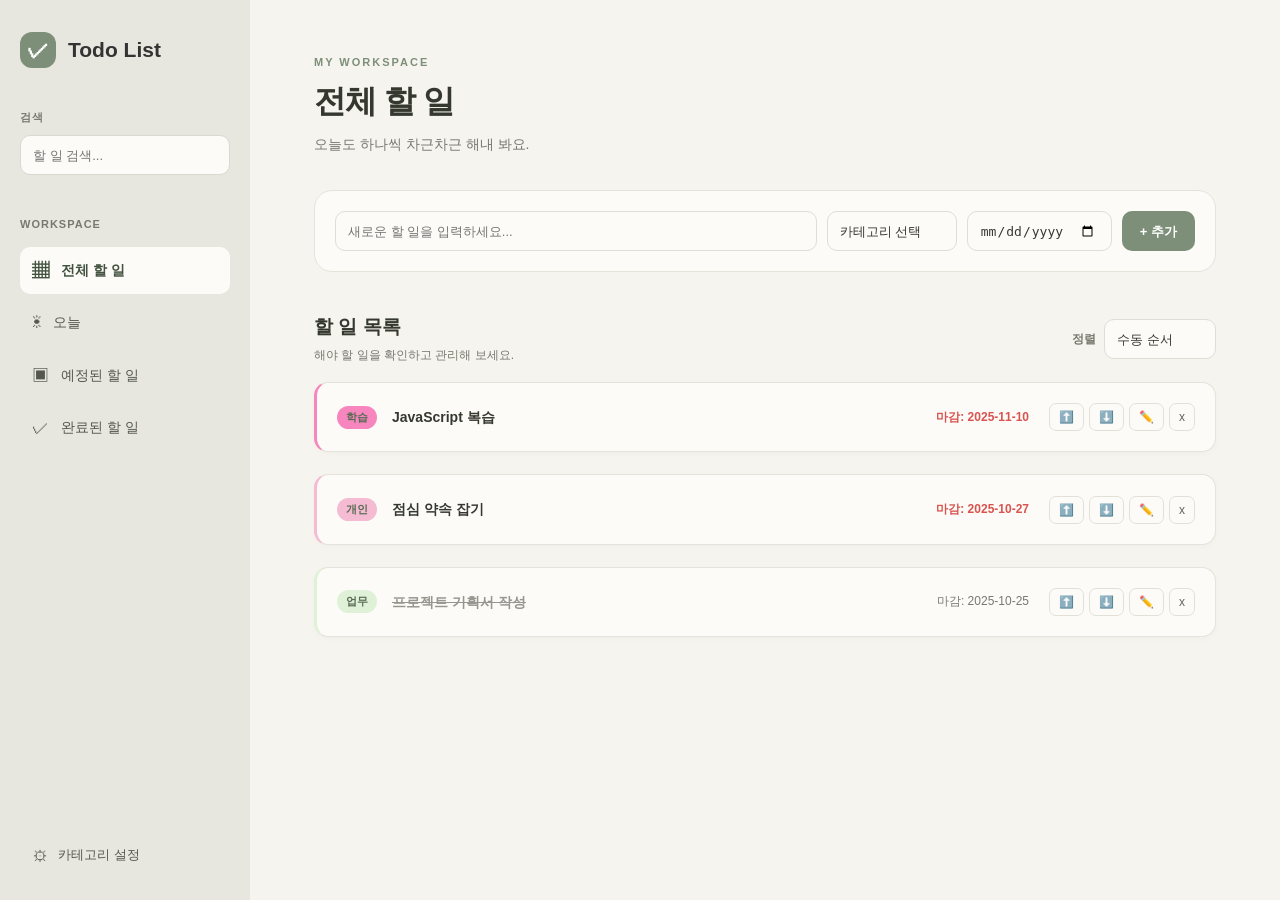
==== commit 73cfb157: "fix: improve iOS date input and mobile layout" ====
--- a/index.html
+++ b/index.html
@@ -73,8 +73,11 @@
 
           <select id="category-select" class="input-field"></select>
 
-          <input type="date" id="due-date-input" class="input-field" aria-label="마감일 선택">
-
+          <div class="date-input-wrapper">
+            <input type="date" id="due-date-input" class="input-field" aria-label="마감일 선택">
+            <span class="date-placeholder" aria-hidden="true">년-월-일</span>
+          </div>
+          
           <button type="button" id="add-button" aria-label="할 일 추가">
             + 추가
           </button>
--- a/styles.css
+++ b/styles.css
@@ -1,26 +1,24 @@
 /*
- * Todo List · styles.css
- *
- * 현재 UI 기준으로 중복된 선택자와 속성을 통합한 정리본입니다.
- * - 기존 사이드바 · 카드 · 모달 디자인 유지
- * - 데스크톱/태블릿/모바일 반응형 유지
- * - 삭제한 코드: 사용하지 않는 과거 레이아웃 선택자
- * - JavaScript, HTML, 저장된 할 일 데이터에는 영향을 주지 않습니다.
+ * Todo List | styles.css
+ * 데스크톱 UI와 모바일 카드 전체 너비를 유지한 정리본.
+ * 스타일은 영역별로 구성하고, 520px 이하 모바일 규칙을 한곳에 모았습니다.
  */
 
-/* ===== 01. 공통 초기화 ===== */
+
+/* ===== 01. 기본 설정 ===== */
+
 * {
   box-sizing: border-box;
 }
 
 body {
-  display: flex;
-  justify-content: center;
   margin: 0;
   padding: 0;
   font-family: Arial, "Malgun Gothic", sans-serif;
   color: #35382F;
   background-color: #F5F4EF;
+  display: block;
+  justify-content: center;
 }
 
 h1 {
@@ -34,11 +32,14 @@
   border-bottom: none;
 }
 
-/* ===== 02. 왼쪽 사이드바 ===== */
+
+/* ===== 02. 사이드바 및 메뉴 ===== */
+
 .app-layout {
   display: flex;
+  min-height: 100vh;
   width: 100%;
-  min-height: 100vh;
+  min-width: 0;
 }
 
 .sidebar {
@@ -214,7 +215,9 @@
   flex-shrink: 0;
 }
 
-/* ===== 03. 메인 영역과 할 일 입력 ===== */
+
+/* ===== 03. 메인 영역 및 입력 폼 ===== */
+
 .main-content {
   flex: 1;
   min-width: 0;
@@ -325,7 +328,9 @@
   background-color: #687B63;
 }
 
-/* ===== 04. 목록 및 할 일 카드 ===== */
+
+/* ===== 04. 할 일 목록 및 카드 ===== */
+
 .list-toolbar {
   display: flex;
   align-items: center;
@@ -481,7 +486,9 @@
   max-width: 60%;
 }
 
-/* ===== 05. 카테고리 관리 모달 ===== */
+
+/* ===== 05. 카테고리 모달 ===== */
+
 #category-modal-overlay {
   position: fixed;
   top: 0;
@@ -633,7 +640,22 @@
   opacity: 1;
 }
 
+.add-task-panel .input-group {
+  margin-bottom: 0;
+}
+
+
+/* ===== 06. 공통 화면 너비 ===== */
+
+html,
+body {
+  width: 100%;
+  min-width: 0;
+}
+
+
 /* ===== 반응형 (min-width: 601px) ===== */
+
 @media (min-width: 601px) {
   .todo-title {
     flex-grow: 1;
@@ -644,7 +666,9 @@
   }
 }
 
+
 /* ===== 반응형 (max-width: 600px) ===== */
+
 @media (max-width: 600px) {
   .todo-item {
     flex-direction: column;
@@ -730,7 +754,9 @@
   }
 }
 
+
 /* ===== 반응형 (max-width: 760px) ===== */
+
 @media (max-width: 760px) {
   .sidebar {
     width: 190px;
@@ -753,17 +779,59 @@
   }
 }
 
-/* ===== 반응형 (max-width: 520px) ===== */
+
+/* ===== 반응형 (max-width: 600px) : 입력 폼 보강 ===== */
+
+@media (max-width: 600px) {
+  .add-task-panel {
+    width: 100%;
+    padding: 16px;
+  }
+
+  .add-task-panel .input-group {
+    display: flex;
+    flex-direction: column;
+    align-items: stretch;
+    gap: 12px;
+  }
+
+  .add-task-panel #todo-title-input,
+  .add-task-panel #category-select,
+  .add-task-panel #due-date-input,
+  .add-task-panel #add-button {
+    display: block;
+    flex: none;
+    width: 100%;
+    min-width: 0;
+    min-height: 44px;
+    margin: 0;
+  }
+
+  .add-task-panel #due-date-input {
+    -webkit-appearance: auto;
+    appearance: auto;
+    padding: 8px 12px;
+  }
+
+  .add-task-panel #add-button {
+    height: 44px;
+  }
+}
+
+
+/* ===== 반응형 (max-width: 520px) : 모바일 메뉴·카드·폼 ===== */
+
 @media (max-width: 520px) {
   .app-layout {
+    width: 100%;
     flex-direction: column;
   }
 
   .sidebar {
-    width: 100%;
-    min-width: 0;
     min-height: auto;
     padding: 18px;
+    width: 100%;
+    min-width: 0;
   }
 
   .sidebar-brand {
@@ -799,6 +867,12 @@
   }
 
   .main-content {
+    min-width: 0;
+    flex: 1 1 auto;
+    align-self: stretch;
+    width: 100%;
+    max-width: none;
+    margin: 0;
     padding: 28px 16px;
   }
 
@@ -813,5 +887,190 @@
 
   .todo-item {
     padding: 15px;
+    width: 100%;
+    min-width: 0;
+  }
+
+  .sidebar-nav .nav-item {
+    width: 100%;
+    min-width: 0;
+    min-height: 48px;
+    flex: none;
+    justify-content: flex-start;
+    gap: 8px;
+    padding: 12px 10px;
+    font-size: 12px;
+    word-break: keep-all;
+  }
+
+  .sidebar-nav .nav-item span {
+    flex-shrink: 0;
+  }
+
+  .add-task-panel {
+    width: 100%;
+    padding: 18px;
+  }
+
+  .input-group {
+    display: flex;
+    flex-direction: column;
+    align-items: stretch;
+    gap: 12px;
+    width: 100%;
+    margin-bottom: 0;
+  }
+
+  #todo-title-input,
+  #category-select,
+  #due-date-input,
+  #add-button {
+    display: block;
+    flex: 0 0 auto;
+    width: 100%;
+    min-width: 0;
+    min-height: 44px;
+  }
+
+  #due-date-input {
+    -webkit-appearance: auto;
+    appearance: auto;
+  }
+
+  .sort-section {
+    width: 100%;
+    justify-content: space-between;
+  }
+
+  #sort-by {
+    width: auto;
+    min-width: 130px;
+  }
+
+  .add-task-panel,
+  .list-toolbar,
+  .todolist {
+    width: 100%;
+    min-width: 0;
+  }
+}
+
+/* iPhone Safari 날짜 입력창 보정 */
+@media (max-width: 520px) {
+  .add-task-panel .input-group #due-date-input {
+    display: block;
+    width: 100%;
+    max-width: 100%;
+    min-width: 0;
+    flex: none;
+    height: 44px;
+    box-sizing: border-box;
+    padding: 0 12px;
+    font-size: 16px;
+    -webkit-appearance: none;
+    appearance: none;
+  }
+
+  #due-date-input::-webkit-date-and-time-value {
+    min-height: 1lh;
+    text-align: left;
+  }
+
+  #due-date-input::-webkit-datetime-edit {
+    padding: 0;
+  }
+}
+
+@media (max-width: 520px) {
+  .date-label {
+    width: 100%;
+    color: #77796F;
+    font-size: 13px;
+    font-weight: 500;
+  }
+}
+
+@media (min-width: 521px) {
+  .date-label {
+    display: none;
+  }
+}
+
+/* ===== 날짜 입력창 및 안내 문구 ===== */
+
+.date-input-wrapper {
+  position: relative;
+  width: 145px;
+  min-width: 0;
+  flex-shrink: 0;
+}
+
+.date-input-wrapper #due-date-input {
+  width: 100%;
+  max-width: 100%;
+  min-width: 0;
+}
+
+.date-placeholder {
+  display: none;
+}
+
+/* 모바일 날짜 입력창 */
+@media (max-width: 520px) {
+  .add-task-panel .date-input-wrapper {
+    width: 100%;
+    max-width: 100%;
+    flex: none;
+  }
+
+  .add-task-panel .date-input-wrapper #due-date-input {
+    width: 100%;
+    height: 44px;
+    box-sizing: border-box;
+    padding: 0 12px;
+  }
+
+  .date-placeholder {
+    position: absolute;
+    top: 50%;
+    left: 12px;
+    transform: translateY(-50%);
+    margin: 0;
+    color: #999999;
+    font-size: 13px;
+    line-height: 1;
+    pointer-events: none;
+  }
+
+  .date-input-wrapper:not(.has-value):not(:focus-within)
+  .date-placeholder {
+    display: block;
+  }
+}
+
+/* 모바일 날짜 입력창: 기본 문구와 커스텀 문구 중복 방지 */
+@media (max-width: 520px) {
+  /* 날짜 미선택: 브라우저 기본 날짜 글자 숨기기 */
+  .date-input-wrapper:not(.has-value) #due-date-input::-webkit-datetime-edit {
+    color: transparent;
+    -webkit-text-fill-color: transparent;
+  }
+
+  /* 날짜 선택 완료: 실제 날짜 표시 */
+  .date-input-wrapper.has-value #due-date-input::-webkit-datetime-edit {
+    color: #35382F;
+    -webkit-text-fill-color: #35382F;
+  }
+
+  /* 안내 문구는 입력창 내부에만 표시 */
+  .date-input-wrapper:not(.has-value):not(:focus-within) .date-placeholder {
+    display: block;
+    position: absolute;
+    top: 50%;
+    left: 12px;
+    transform: translateY(-50%);
+    margin: 0;
+    color: #999999;
+    pointer-events: none;
   }
 }
